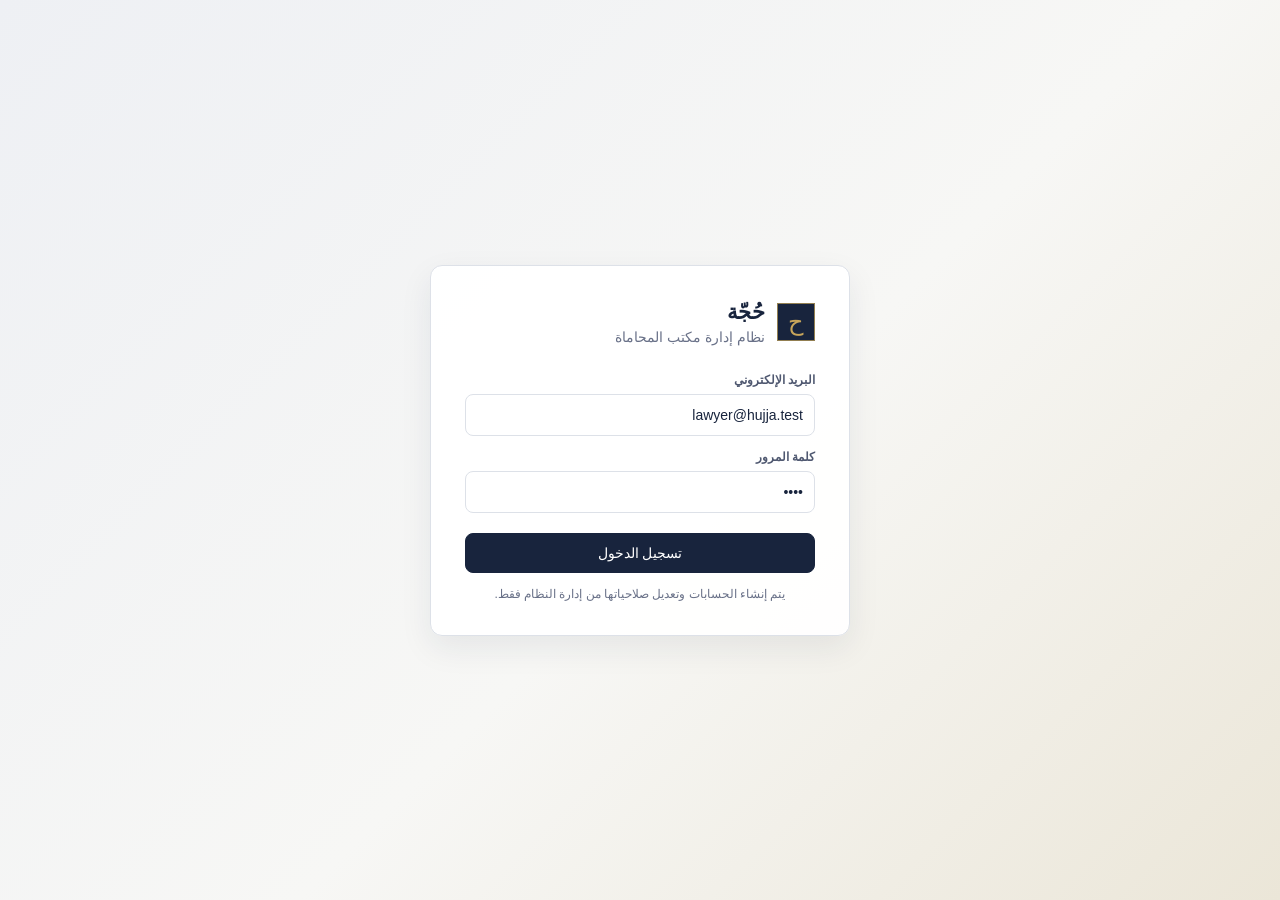
==== index.html @ 733b042e "Deploy Hujja prototype Co-authored-by: Copilot <223556219+Copilot@users.noreply.github.com>" ====
<!doctype html>
<html lang="ar" dir="rtl">
<head>
  <meta charset="utf-8">
  <meta name="viewport" content="width=device-width, initial-scale=1">
  <title>حُجّة — إدارة المكتب</title>
  <style>
    :root {
      --ink: #18243d;
      --ink-2: #263453;
      --paper: #f4f5f7;
      --white: #ffffff;
      --line: #dde1e8;
      --muted: #697188;
      --gold: #c7a55b;
      --gold-soft: #f6f0df;
      --green: #2f7d61;
      --green-soft: #eaf5ef;
      --red: #b84f50;
      --red-soft: #f9eded;
      --shadow: 0 12px 32px rgba(24, 36, 61, .08);
    }
    * { box-sizing: border-box; }
    body {
      margin: 0;
      min-width: 320px;
      background: var(--paper);
      color: var(--ink);
      font-family: "Segoe UI", Tahoma, Arial, sans-serif;
      font-size: 14px;
    }
    button, input, select, textarea { font: inherit; }
    button { cursor: pointer; }
    .shell { min-height: 100vh; display: grid; grid-template-columns: 224px minmax(0, 1fr); }
    .sidebar {
      position: sticky; top: 0; height: 100vh;
      background: var(--ink); color: #fff;
      display: flex; flex-direction: column; padding: 24px 16px 16px;
      z-index: 20;
    }
    .brand { display: flex; align-items: center; gap: 10px; padding: 0 8px 24px; }
    .brand-mark {
      width: 38px; height: 38px; border: 1px solid rgba(199,165,91,.7);
      display: grid; place-items: center; color: var(--gold); font-family: Georgia, serif;
      font-size: 24px;
    }
    .brand strong { display: block; font-family: Georgia, "Times New Roman", serif; font-size: 21px; }
    .brand small { color: #adb5c7; }
    .nav { display: grid; gap: 5px; }
    .nav button {
      width: 100%; border: 0; background: transparent; color: #cbd1df;
      border-radius: 8px; min-height: 43px; padding: 8px 12px;
      display: flex; align-items: center; gap: 10px; text-align: right;
    }
    .nav button svg { width: 18px; height: 18px; flex: 0 0 auto; }
    .nav button:hover, .nav button.active { background: var(--ink-2); color: #fff; }
    .nav button.active { box-shadow: inset 3px 0 var(--gold); }
    .user-card {
      margin-top: auto; border-top: 1px solid rgba(255,255,255,.09);
      padding: 16px 8px 4px;
    }
    .user-card strong, .user-card small { display: block; overflow: hidden; text-overflow: ellipsis; }
    .user-card small { color: #adb5c7; margin: 3px 0 10px; }
    .logout { border: 0; background: transparent; color: #d8ddea; padding: 4px 0; }
    .main { min-width: 0; }
    .topbar {
      height: 72px; background: var(--white); border-bottom: 1px solid var(--line);
      display: flex; align-items: center; gap: 14px; padding: 0 32px;
      position: sticky; top: 0; z-index: 10;
    }
    .search-wrap { position: relative; flex: 1; max-width: 620px; }
    .search-wrap svg { position: absolute; right: 14px; top: 12px; width: 18px; color: var(--muted); }
    .search-wrap input {
      width: 100%; height: 42px; border: 1px solid var(--line); border-radius: 8px;
      background: #fafbfc; padding: 8px 42px 8px 14px; outline: none;
    }
    .search-wrap input:focus { border-color: #9da7bb; background: #fff; box-shadow: 0 0 0 3px rgba(38,52,83,.07); }
    .top-actions { margin-right: auto; display: flex; gap: 8px; align-items: center; }
    .icon-btn {
      width: 40px; height: 40px; border: 1px solid var(--line); border-radius: 8px;
      background: #fff; color: var(--ink);
    }
    .content { padding: 28px 32px 44px; max-width: 1500px; }
    .page-head { display: flex; align-items: flex-start; justify-content: space-between; gap: 16px; margin-bottom: 22px; }
    .page-head h1 { margin: 0; font-family: Georgia, "Times New Roman", serif; font-size: 30px; line-height: 1.2; }
    .page-head p { margin: 6px 0 0; color: var(--muted); }
    .grid { display: grid; grid-template-columns: repeat(12, minmax(0,1fr)); gap: 16px; }
    .card {
      background: var(--white); border: 1px solid var(--line); border-radius: 10px;
      box-shadow: 0 2px 10px rgba(24,36,61,.025);
    }
    .card-pad { padding: 20px; }
    .span-3 { grid-column: span 3; }
    .span-4 { grid-column: span 4; }
    .span-5 { grid-column: span 5; }
    .span-6 { grid-column: span 6; }
    .span-7 { grid-column: span 7; }
    .span-8 { grid-column: span 8; }
    .span-12 { grid-column: span 12; }
    .metric { min-height: 132px; display: flex; flex-direction: column; justify-content: space-between; }
    .metric-label { color: var(--muted); display: flex; justify-content: space-between; align-items: center; }
    .metric-value { font-family: Georgia, "Times New Roman", serif; font-size: 34px; margin-top: 12px; }
    .metric-note { color: var(--muted); font-size: 12px; }
    .card-title { display: flex; align-items: center; justify-content: space-between; margin-bottom: 16px; }
    .card-title h2 { margin: 0; font-size: 16px; }
    .text-btn { border: 0; background: transparent; color: var(--ink-2); font-weight: 700; }
    .btn {
      min-height: 40px; border: 1px solid var(--line); border-radius: 8px;
      background: #fff; color: var(--ink); padding: 8px 14px;
    }
    .btn.primary { border-color: var(--ink); background: var(--ink); color: #fff; }
    .btn.gold { border-color: var(--gold); background: var(--gold-soft); color: #72591f; }
    .btn.danger { border-color: #e6bebe; color: var(--red); }
    .table-wrap { overflow-x: auto; }
    table { width: 100%; border-collapse: collapse; }
    th {
      color: var(--muted); font-size: 12px; font-weight: 700;
      background: #fafbfc; border-bottom: 1px solid var(--line); padding: 11px 12px;
      text-align: right; white-space: nowrap;
    }
    td { border-bottom: 1px solid #edf0f4; padding: 13px 12px; text-align: right; }
    tbody tr:last-child td { border-bottom: 0; }
    tbody tr:hover { background: #fafbfc; }
    .badge {
      display: inline-flex; align-items: center; min-height: 24px; border-radius: 999px;
      padding: 3px 9px; background: #eef1f5; color: #596176; font-size: 12px;
    }
    .badge.open, .badge.paid { background: var(--green-soft); color: var(--green); }
    .badge.pending, .badge.draft { background: var(--gold-soft); color: #806420; }
    .badge.closed, .badge.overdue { background: var(--red-soft); color: var(--red); }
    .form-grid { display: grid; grid-template-columns: repeat(2, minmax(0,1fr)); gap: 14px; }
    .field { display: grid; gap: 7px; }
    .field.full { grid-column: 1/-1; }
    .field label { color: #4f5870; font-size: 12px; font-weight: 700; }
    .field input, .field select, .field textarea {
      width: 100%; min-height: 42px; border: 1px solid var(--line); border-radius: 8px;
      background: #fff; color: var(--ink); padding: 9px 11px; outline: none;
    }
    .field textarea { min-height: 90px; resize: vertical; }
    .field input:focus, .field select:focus, .field textarea:focus {
      border-color: #98a3b8; box-shadow: 0 0 0 3px rgba(38,52,83,.07);
    }
    .form-actions { display: flex; justify-content: flex-end; gap: 8px; margin-top: 16px; }
    .empty { padding: 34px 16px; text-align: center; color: var(--muted); }
    .kanban { display:grid; grid-template-columns:repeat(3,minmax(220px,1fr)); gap:14px; }
    .kanban-col { background:#eef1f5; border-radius:10px; padding:12px; min-height:220px; }
    .kanban-col h3 { margin:0 0 10px; font-size:14px; }
    .task-card { background:#fff;border:1px solid var(--line);border-radius:8px;padding:12px;margin-bottom:8px; }
    .task-card strong { display:block;margin-bottom:5px; }
    .task-card small { color:var(--muted); }
    .otp-code { direction:ltr;text-align:center;font-family:Georgia,serif;font-size:34px;letter-spacing:.12em;color:var(--ink); }
    .search-results {
      display: none; position: absolute; top: 48px; right: 0; left: 0;
      background: #fff; border: 1px solid var(--line); border-radius: 10px;
      box-shadow: var(--shadow); max-height: 420px; overflow: auto; z-index: 30;
    }
    .search-results.show { display: block; }
    .result { width: 100%; border: 0; border-bottom: 1px solid #edf0f4; background: #fff; padding: 12px 14px; text-align: right; }
    .result:last-child { border-bottom: 0; }
    .result:hover { background: #f8f9fb; }
    .result strong { display: block; }
    .result small { color: var(--muted); }
    .login-page {
      min-height: 100vh; display: grid; place-items: center;
      background: linear-gradient(135deg, #eef0f4 0%, #f7f7f5 55%, #ebe6d8 100%);
      padding: 20px;
    }
    .login-card { width: min(420px, 100%); border: 1px solid var(--line); background: rgba(255,255,255,.96); border-radius: 12px; box-shadow: var(--shadow); padding: 34px; }
    .login-brand { display: flex; align-items: center; gap: 12px; margin-bottom: 28px; }
    .login-brand .brand-mark { background: var(--ink); }
    .login-brand h1 { margin: 0; font-family: Georgia, "Times New Roman", serif; }
    .login-brand p { margin: 4px 0 0; color: var(--muted); }
    .login-card .field { margin-top: 14px; }
    .login-card .btn { width: 100%; margin-top: 20px; }
    .login-hint { margin-top: 14px; color: var(--muted); font-size: 12px; text-align: center; }
    .toast {
      position: fixed; left: 24px; bottom: 24px; z-index: 50;
      background: var(--ink); color: #fff; border-right: 4px solid var(--gold);
      border-radius: 8px; padding: 12px 16px; box-shadow: var(--shadow);
      opacity: 0; transform: translateY(8px); transition: .18s ease;
    }
    .toast.show { opacity: 1; transform: translateY(0); }
    .mobile-menu { display: none; }
    @media (max-width: 980px) {
      .shell { grid-template-columns: 76px minmax(0,1fr); }
      .sidebar { padding-inline: 10px; }
      .brand { justify-content: center; padding-inline: 0; }
      .brand-text, .nav button span, .user-card small, .user-card strong { display: none; }
      .nav button { justify-content: center; padding-inline: 0; }
      .user-card { text-align: center; }
      .logout { font-size: 0; }
      .logout::before { content: "خروج"; font-size: 12px; }
      .span-3, .span-4, .span-5 { grid-column: span 6; }
    }
    @media (max-width: 680px) {
      .shell { display: block; }
      .sidebar {
        position: fixed; right: 0; left: 0; top: auto; bottom: 0; height: 64px;
        width: 100%; padding: 6px 8px; border-top: 1px solid rgba(255,255,255,.1);
      }
      .brand, .user-card { display: none; }
      .nav { display: flex; justify-content: space-around; }
      .nav button { flex: 1; min-height: 52px; }
      .nav button.active { box-shadow: inset 0 -3px var(--gold); }
      .topbar { height: 64px; padding: 0 16px; }
      .content { padding: 20px 16px 82px; }
      .span-3, .span-4, .span-5, .span-6, .span-7, .span-8 { grid-column: span 12; }
      .page-head h1 { font-size: 26px; }
      .form-grid { grid-template-columns: 1fr; }
      .top-actions { display: none; }
    }
  </style>
</head>
<body>
  <div id="app"></div>
  <script>
    const $ = (s, root=document) => root.querySelector(s);
    const esc = s => String(s ?? "").replace(/[&<>"']/g, c => ({'&':'&amp;','<':'&lt;','>':'&gt;','"':'&quot;',"'":'&#39;'}[c]));
    const normalize = s => String(s || "").toLowerCase()
      .replace(/[أإآ]/g,"ا").replace(/ى/g,"ي").replace(/ة/g,"ه")
      .replace(/[\u064B-\u065F]/g,"").replace(/[٠-٩]/g, d=>"٠١٢٣٤٥٦٧٨٩".indexOf(d))
      .replace(/\s+/g," ").trim();
    const hash = (text, salt) => { let h=5381; for(const c of (salt+text)) h=((h*33)^c.charCodeAt(0))>>>0; return h.toString(16); };
    const money = n => new Intl.NumberFormat("ar-EG", {maximumFractionDigits:0}).format(Number(n)||0)+" ج.م";
    const now = () => new Date().toISOString();
    const dateTime = s => s ? new Date(s).toLocaleDateString("ar-EG") : "—";

    const seed = () => ({
      users: [
        {email:"admin@hujja.test", password:hash("1234","a"), salt:"a", role:"admin", name:"إدارة المكتب", rate:500},
        {email:"lawyer@hujja.test", password:hash("1234","b"), salt:"b", role:"lawyer", name:"المحامي المسؤول", rate:300},
        {email:"secretary@hujja.test", password:hash("1234","c"), salt:"c", role:"secretary", name:"سكرتارية المكتب", rate:100}
      ],
      clients: [
        {id:"C1", name:"محمد علي حسن", phone:"01000000000", email:"", nationalId:"29801011234567"},
        {id:"C2", name:"سارة أحمد محمود", phone:"01111111111", email:"sara@example.com", nationalId:""}
      ],
      matters: [
        {id:"M-2026-001", title:"نزاع عقد إيجار", client:"C1", status:"open", date:"2026-11-10", team:["lawyer@hujja.test"], note:"موعد جلسة قريب"},
        {id:"M-2026-002", title:"مطالبة تعويض", client:"C2", status:"pending", date:"2026-11-18", team:["lawyer@hujja.test","secretary@hujja.test"], note:"بانتظار المستندات"}
      ],
      invoices: [
        {id:"INV-001", client:"C1", matter:"M-2026-001", date:"2026-11-12", due:"2026-11-30", amount:12500, status:"paid"},
        {id:"INV-002", client:"C2", matter:"M-2026-002", date:"2026-11-20", due:"2026-12-05", amount:7800, status:"pending"}
      ],
      events: [
        {id:"E1", type:"جلسة", matter:"M-2026-001", lawyer:"lawyer@hujja.test", room:"قاعة 4", start:"2026-11-23T10:00", end:"2026-11-23T11:00"},
        {id:"E2", type:"موعد تسليم", matter:"M-2026-002", lawyer:"lawyer@hujja.test", room:"المكتب", start:"2026-11-25T12:00", end:"2026-11-25T12:30"}
      ],
      tasks: [
        {id:"T1", title:"تجهيز مذكرة الرد", matter:"M-2026-001", assigned:"lawyer@hujja.test", due:"2026-11-24", status:"todo"},
        {id:"T2", title:"إرسال المستندات للعميل", matter:"M-2026-002", assigned:"secretary@hujja.test", due:"2026-11-22", status:"doing"},
        {id:"T3", title:"تحضير عقد الأتعاب", matter:"M-2026-001", assigned:"secretary@hujja.test", due:"2026-11-20", status:"done"}
      ],
      timeEntries: [
        {id:"TE1", matter:"M-2026-001", user:"lawyer@hujja.test", minutes:90, billable:true, invoiced:false, rate:300},
        {id:"TE2", matter:"M-2026-002", user:"lawyer@hujja.test", minutes:45, billable:false, invoiced:false, rate:300}
      ],
      expenses: [
        {id:"X1", matter:"M-2026-001", description:"مصاريف تصوير مستندات", amount:350, invoiced:false}
      ],
      funds: [
        {id:"F1", client:"C1", type:"deposit", amount:15000, date:"2026-11-10"},
        {id:"F2", client:"C1", type:"withdraw", amount:12500, date:"2026-11-12"}
      ],
      documents: [
        {id:"D1", matter:"M-2026-001", name:"عقد الإيجار.pdf", versions:2, status:"جاهز", confidence:"مرتفع"},
        {id:"D2", matter:"M-2026-002", name:"مخالصة المستندات.docx", versions:1, status:"قيد المراجعة", confidence:"متوسط"}
      ],
      reviews: [
        {id:"R1", title:"اعتماد صيغة التوكيل", matter:"M-2026-001", body:"تم إعداد التوكيل الخاص بالقضية للمراجعة الاعتماد.", status:"pending", priority:"عاجل"},
        {id:"R2", title:"مراجعة مذكرة الرد", matter:"M-2026-002", body:"يرجى مراجعة المذكرة قبل اعتمادها وإرسالها.", status:"approved", priority:"عادي"}
      ],
      audit: [{time:now(), user:"system", action:"تم إنشاء نسخة تجريبية"}]
    });

    let db;
    try { db = JSON.parse(localStorage.getItem("hujja-v2")); } catch (_) {}
    db = db || seed();
    if(db) {
      const base=seed();
      Object.entries(base).forEach(([key,value])=>{ if(!db[key]) db[key]=value; });
      db.users.forEach(u=>{
        if(u.role==="assistant") u.role="secretary";
      });
    }
    const save = () => localStorage.setItem("hujja-v2", JSON.stringify(db));
    const state = {user:null, pendingUser:null, otp:"", page:"dashboard", search:""};

    function audit(action) {
      db.audit.unshift({time:now(), user:state.user?.email || "system", action});
      save();
    }
    function toast(message) {
      let el = $(".toast");
      if (!el) { el=document.createElement("div"); el.className="toast"; document.body.append(el); }
      el.textContent=message; el.classList.add("show");
      clearTimeout(el._timer); el._timer=setTimeout(()=>el.classList.remove("show"),2600);
    }
    const clientName = id => db.clients.find(x=>x.id===id)?.name || "—";
    const badge = (text, cls) => `<span class="badge ${cls||""}">${esc(text)}</span>`;

    function loginView() {
      if(state.pendingUser) {
        document.getElementById("app").innerHTML = `
          <main class="login-page"><section class="login-card">
            <div class="login-brand"><div class="brand-mark">ح</div><div><h1>التحقق بخطوتين</h1><p>تم إرسال رمز تجريبي إلى حسابك</p></div></div>
            <div class="otp-code">${esc(state.otp)}</div>
            <form id="otp-form">
              <div class="field"><label for="otp">رمز التحقق</label><input id="otp" inputmode="numeric" maxlength="6" required></div>
              <button class="btn primary" type="submit">تأكيد ودخول</button>
            </form>
            <button class="text-btn" style="width:100%;margin-top:12px" onclick="cancelOtp()">العودة لتسجيل الدخول</button>
          </section></main>`;
        $("#otp-form").addEventListener("submit", e=>{
          e.preventDefault();
          if($("#otp").value.trim()!==state.otp) return toast("رمز التحقق غير صحيح");
          state.user=state.pendingUser;
          state.pendingUser=null;
          state.page="dashboard";
          audit("تسجيل دخول موثق برمز التحقق");
          render();
        });
        return;
      }
      document.getElementById("app").innerHTML = `
        <main class="login-page">
          <section class="login-card">
            <div class="login-brand">
              <div class="brand-mark">ح</div>
              <div><h1>حُجّة</h1><p>نظام إدارة مكتب المحاماة</p></div>
            </div>
            <form id="login-form">
              <div class="field"><label for="email">البريد الإلكتروني</label><input id="email" value="lawyer@hujja.test" autocomplete="username"></div>
              <div class="field"><label for="password">كلمة المرور</label><input id="password" type="password" value="1234" autocomplete="current-password"></div>
              <button class="btn primary" type="submit">تسجيل الدخول</button>
            </form>
            <div class="login-hint">يتم إنشاء الحسابات وتعديل صلاحياتها من إدارة النظام فقط.</div>
          </section>
        </main>`;
      $("#login-form").addEventListener("submit", e => {
        e.preventDefault();
        const email=$("#email").value.trim().toLowerCase();
        const password=$("#password").value;
        const user=db.users.find(u=>u.email===email);
        if(!user || user.password!==hash(password,user.salt)) { toast("البريد الإلكتروني أو كلمة المرور غير صحيحة"); return; }
        state.pendingUser=user;
        state.otp=String(Math.floor(100000+Math.random()*900000));
        render();
      });
    }
    function cancelOtp(){ state.pendingUser=null; state.otp=""; render(); }

    const icons = {
      dashboard:`<svg viewBox="0 0 24 24" fill="none" stroke="currentColor"><rect x="3" y="3" width="7" height="7" rx="1"/><rect x="14" y="3" width="7" height="7" rx="1"/><rect x="3" y="14" width="7" height="7" rx="1"/><rect x="14" y="14" width="7" height="7" rx="1"/></svg>`,
      cases:`<svg viewBox="0 0 24 24" fill="none" stroke="currentColor"><path d="M3 7h18v12H3zM8 7V4h8v3M3 12h18"/></svg>`,
      clients:`<svg viewBox="0 0 24 24" fill="none" stroke="currentColor"><circle cx="9" cy="8" r="4"/><path d="M3 21c0-4 2.7-7 6-7s6 3 6 7M17 8h4M19 6v4"/></svg>`,
      invoices:`<svg viewBox="0 0 24 24" fill="none" stroke="currentColor"><path d="M6 2h12v20l-3-2-3 2-3-2-3 2z"/><path d="M9 7h6M9 11h6M9 15h4"/></svg>`,
      users:`<svg viewBox="0 0 24 24" fill="none" stroke="currentColor"><circle cx="9" cy="8" r="4"/><path d="M2 21c0-4 3-7 7-7s7 3 7 7M16 4c3 0 5 2 5 5"/><path d="M17 12c3 0 5 2 5 5"/></svg>`,
      calendar:`<svg viewBox="0 0 24 24" fill="none" stroke="currentColor"><rect x="3" y="5" width="18" height="16" rx="2"/><path d="M8 3v4M16 3v4M3 10h18"/></svg>`,
      tasks:`<svg viewBox="0 0 24 24" fill="none" stroke="currentColor"><path d="M9 11l2 2 4-5M5 3h14v18H5z"/></svg>`,
      time:`<svg viewBox="0 0 24 24" fill="none" stroke="currentColor"><circle cx="12" cy="12" r="9"/><path d="M12 7v5l4 2"/></svg>`,
      funds:`<svg viewBox="0 0 24 24" fill="none" stroke="currentColor"><rect x="3" y="6" width="18" height="13" rx="2"/><circle cx="12" cy="12" r="3"/><path d="M7 9V6h10v3"/></svg>`,
      docs:`<svg viewBox="0 0 24 24" fill="none" stroke="currentColor"><path d="M5 3h10l4 4v14H5z"/><path d="M15 3v5h5M8 12h8M8 16h8"/></svg>`,
      review:`<svg viewBox="0 0 24 24" fill="none" stroke="currentColor"><circle cx="12" cy="12" r="9"/><path d="M8 12l3 3 5-6"/></svg>`,
      audit:`<svg viewBox="0 0 24 24" fill="none" stroke="currentColor"><circle cx="12" cy="12" r="9"/><path d="M12 7v5l3 2"/></svg>`
    };
    const roleNav = {
      admin: [
        ["dashboard","نظرة عامة"],["cases","القضايا"],["clients","العملاء"],["calendar","التقويم"],
        ["tasks","المهام"],["time","الوقت والمصروفات"],["invoices","الفواتير"],["funds","أموال العملاء"],
        ["docs","المستندات"],["review","المراجعة"],["users","المستخدمون"],["audit","سجل النشاط"]
      ],
      lawyer: [
        ["dashboard","نظرة عامة"],["cases","القضايا"],["calendar","التقويم"],["tasks","مهامي"],
        ["time","الوقت والمصروفات"],["docs","المستندات"],["review","المراجعة"],["audit","سجل النشاط"]
      ],
      secretary: [
        ["dashboard","نظرة عامة"],["clients","العملاء"],["cases","القضايا"],["calendar","التقويم"],
        ["tasks","المهام"],["invoices","الفواتير"],["docs","المستندات"],["audit","سجل النشاط"]
      ]
    };

    function dashboard() {
      const openCases=db.matters.filter(x=>x.status==="open").length;
      const overdue=db.invoices.filter(x=>x.status==="overdue").length;
      const pending=db.invoices.filter(x=>x.status==="pending").reduce((n,x)=>n+x.amount,0);
      const roleTitle=state.user.role==="admin"?"نظرة عامة — إدارة المكتب":state.user.role==="lawyer"?"نظرة عامة — المحامي المسؤول":"نظرة عامة — السكرتارية";
      return `
        <div class="page-head"><div><h1>${roleTitle}</h1><p>ملخص أعمال مكتبك اليوم.</p></div>${state.user.role==="lawyer"?"":`<button class="btn primary" onclick="setPage('invoices')">إنشاء فاتورة</button>`}</div>
        <section class="grid">
          <div class="card card-pad span-3 metric"><div class="metric-label"><span>القضايا النشطة</span><span>●</span></div><div><div class="metric-value">${openCases}</div><div class="metric-note">قضية مفتوحة</div></div></div>
          <div class="card card-pad span-3 metric"><div class="metric-label"><span>العملاء المسجلون</span><span>●</span></div><div><div class="metric-value">${db.clients.length}</div><div class="metric-note">${db.clients.length} ملف عميل</div></div></div>
          <div class="card card-pad span-3 metric"><div class="metric-label"><span>فواتير معلقة</span><span>●</span></div><div><div class="metric-value">${money(pending)}</div><div class="metric-note">${db.invoices.filter(x=>x.status==="pending").length} فاتورة تحتاج متابعة</div></div></div>
          <div class="card card-pad span-3 metric"><div class="metric-label"><span>فواتير متأخرة</span><span>●</span></div><div><div class="metric-value">${overdue}</div><div class="metric-note">${overdue ? "تحتاج مراجعة عاجلة" : "لا توجد متأخرات"}</div></div></div>

          <div class="card span-8">
            <div class="card-pad card-title"><h2>أحدث القضايا</h2><button class="text-btn" onclick="setPage('cases')">عرض الكل</button></div>
            <div class="table-wrap"><table><thead><tr><th>رقم القضية</th><th>الموضوع</th><th>العميل</th><th>الحالة</th></tr></thead>
            <tbody>${db.matters.slice().reverse().slice(0,5).map(m=>`<tr><td>${esc(m.id)}</td><td>${esc(m.title)}</td><td>${esc(clientName(m.client))}</td><td>${badge(m.status==="open"?"مفتوحة":m.status==="pending"?"قيد المتابعة":"مغلقة",m.status)}</td></tr>`).join("") || `<tr><td colspan="4"><div class="empty">لا توجد قضايا بعد</div></td></tr>`}</tbody></table></div>
          </div>
          <div class="card card-pad span-4">
            <div class="card-title"><h2>الفواتير الأخيرة</h2><button class="text-btn" onclick="setPage('invoices')">عرض الكل</button></div>
            ${db.invoices.slice().reverse().slice(0,4).map(i=>`<div style="display:flex;justify-content:space-between;border-bottom:1px solid #edf0f4;padding:12px 0"><div><strong>${esc(i.id)}</strong><br><small style="color:var(--muted)">${esc(clientName(i.client))}</small></div><div style="text-align:left">${money(i.amount)}<br>${badge(i.status==="paid"?"مدفوعة":i.status==="pending"?"معلقة":"متأخرة",i.status)}</div></div>`).join("") || `<div class="empty">لا توجد فواتير</div>`}
          </div>
        </section>`;
    }

    function cases() {
      return `
        <div class="page-head"><div><h1>القضايا</h1><p>تابع تفاصيل وملفات القضايا التابعة للمكتب.</p></div><button class="btn primary" onclick="openModal('matter')">قضية جديدة</button></div>
        <div class="card"><div class="table-wrap"><table><thead><tr><th>رقم القضية</th><th>الموضوع</th><th>العميل</th><th>تاريخ الفتح</th><th>الحالة</th></tr></thead>
        <tbody>${db.matters.map(m=>`<tr><td><strong>${esc(m.id)}</strong></td><td>${esc(m.title)}</td><td>${esc(clientName(m.client))}</td><td>${dateTime(m.date)}</td><td>${badge(m.status==="open"?"مفتوحة":m.status==="pending"?"قيد المتابعة":"مغلقة",m.status)}</td></tr>`).join("")}</tbody></table></div></div>`;
    }

    function clients() {
      return `
        <div class="page-head"><div><h1>العملاء</h1><p>ملفات العملاء وبيانات التواصل الخاصة بهم.</p></div><button class="btn primary" onclick="openModal('client')">عميل جديد</button></div>
        <div class="card"><div class="table-wrap"><table><thead><tr><th>الاسم</th><th>رقم الهاتف</th><th>البريد الإلكتروني</th><th>الرقم القومي</th><th>القضايا</th></tr></thead>
        <tbody>${db.clients.map(c=>`<tr><td><strong>${esc(c.name)}</strong></td><td>${esc(c.phone||"—")}</td><td>${esc(c.email||"—")}</td><td>${esc(c.nationalId||"—")}</td><td>${db.matters.filter(m=>m.client===c.id).length}</td></tr>`).join("")}</tbody></table></div></div>`;
    }

    function invoices() {
      return `
        <div class="page-head"><div><h1>الفواتير</h1><p>إنشاء ومتابعة فواتير العملاء.</p></div><button class="btn primary" onclick="openModal('invoice')">إنشاء فاتورة</button></div>
        <div class="card"><div class="table-wrap"><table><thead><tr><th>رقم الفاتورة</th><th>العميل</th><th>القضية</th><th>التاريخ</th><th>المبلغ</th><th>الحالة</th></tr></thead>
        <tbody>${db.invoices.slice().reverse().map(i=>`<tr><td><strong>${esc(i.id)}</strong></td><td>${esc(clientName(i.client))}</td><td>${esc(i.matter)}</td><td>${dateTime(i.date)}</td><td>${money(i.amount)}</td><td>${badge(i.status==="paid"?"مدفوعة":i.status==="pending"?"معلقة":"متأخرة",i.status)}</td></tr>`).join("")}</tbody></table></div></div>`;
    }

    function usersPage() {
      if(state.user.role!=="admin") return `<div class="empty">هذه الصفحة متاحة لإدارة المكتب فقط.</div>`;
      return `
        <div class="page-head"><div><h1>المستخدمون</h1><p>إضافة ومراجعة حسابات فريق المكتب. التسجيل الذاتي متوقف.</p></div><button class="btn primary" onclick="openModal('user')">إضافة مستخدم</button></div>
        <div class="card"><div class="table-wrap"><table><thead><tr><th>الاسم</th><th>البريد الإلكتروني</th><th>الدور</th><th>السعر بالساعة</th></tr></thead>
        <tbody>${db.users.map(u=>`<tr><td><strong>${esc(u.name)}</strong></td><td>${esc(u.email)}</td><td>${u.role==="admin"?"مدير المكتب":u.role==="lawyer"?"محامي":"سكرتارية"}</td><td>${money(u.rate)}</td></tr>`).join("")}</tbody></table></div></div>`;
    }

    function auditPage() {
      return `
        <div class="page-head"><div><h1>سجل النشاط</h1><p>آخر العمليات التي تمت داخل النظام.</p></div></div>
        <div class="card"><div class="table-wrap"><table><thead><tr><th>التوقيت</th><th>المستخدم</th><th>العملية</th></tr></thead>
        <tbody>${db.audit.map(a=>`<tr><td>${new Date(a.time).toLocaleString("ar-EG")}</td><td>${esc(a.user)}</td><td>${esc(a.action)}</td></tr>`).join("")}</tbody></table></div></div>`;
    }

    function calendarPage() {
      const events=db.events.slice().sort((a,b)=>a.start.localeCompare(b.start));
      return `
        <div class="page-head"><div><h1>التقويم</h1><p>الجلسات والمواعيد النهائية المتاحة للفريق.</p></div></div>
        <div class="card card-pad span-12">
          <div class="form-grid">
            <div class="field"><label>نوع الموعد</label><select id="event-type"><option>جلسة</option><option>موعد تسليم</option><option>اجتماع</option></select></div>
            <div class="field"><label>القضية</label><select id="event-matter">${db.matters.map(m=>`<option value="${m.id}">${esc(m.id)} — ${esc(m.title)}</option>`).join("")}</select></div>
            <div class="field"><label>القاعة أو المكان</label><input id="event-room" placeholder="قاعة 4"></div>
            <div class="field"><label>بداية الموعد</label><input id="event-start" type="datetime-local"></div>
            <div class="field full"><button class="btn primary" onclick="addEvent()">إضافة إلى التقويم</button></div>
          </div>
        </div>
        <div class="card"><div class="table-wrap"><table><thead><tr><th>النوع</th><th>القضية</th><th>المكان</th><th>المحامي</th><th>الموعد</th></tr></thead>
        <tbody>${events.map(e=>`<tr><td>${esc(e.type)}</td><td>${esc(e.matter)}</td><td>${esc(e.room)}</td><td>${esc(db.users.find(u=>u.email===e.lawyer)?.name||e.lawyer)}</td><td>${new Date(e.start).toLocaleString("ar-EG")}</td></tr>`).join("")}</tbody></table></div></div>`;
    }
    function addEvent(){
      const start=$("#event-start")?.value;
      if(!start) return toast("اختر وقت بدء الموعد");
      db.events.push({id:"E"+(db.events.length+1),type:$("#event-type").value,matter:$("#event-matter").value,lawyer:state.user.email,room:$("#event-room").value||"المكتب",start,end:start});
      audit("إضافة موعد في التقويم");
      save(); setPage("calendar"); toast("تم إضافة الموعد");
    }

    function tasksPage(){
      const visible=state.user.role==="lawyer" ? db.tasks.filter(t=>t.assigned===state.user.email) : db.tasks;
      const columns=[["todo","قائمة الانتظار"],["doing","قيد التنفيذ"],["done","مكتملة"]];
      return `
        <div class="page-head"><div><h1>${state.user.role==="lawyer"?"مهامي":"المهام"}</h1><p>تنظيم العمل ومتابعة المسؤوليات اليومية.</p></div></div>
        <div class="card card-pad">
          <div class="form-grid">
            <div class="field"><label>عنوان المهمة</label><input id="task-title" placeholder="مثال: تجهيز مذكرة"></div>
            <div class="field"><label>القضية</label><select id="task-matter">${db.matters.map(m=>`<option value="${m.id}">${esc(m.id)} — ${esc(m.title)}</option>`).join("")}</select></div>
            <div class="field"><label>المكلف</label><select id="task-assigned">${db.users.map(u=>`<option value="${u.email}">${esc(u.name)}</option>`).join("")}</select></div>
            <div class="field"><label>تاريخ الاستحقاق</label><input id="task-due" type="date"></div>
            <div class="field full"><button class="btn primary" onclick="addTask()">تكليف المهمة</button></div>
          </div>
        </div>
        <div class="kanban">${columns.map(([status,label])=>`<div class="kanban-col"><h3>${label}</h3>${visible.filter(t=>t.status===status).map(t=>`<div class="task-card"><strong>${esc(t.title)}</strong><small>${esc(t.matter)} — ${esc(db.users.find(u=>u.email===t.assigned)?.name||t.assigned)}</small><div style="margin-top:10px"><button class="text-btn" onclick="moveTask('${t.id}',-1)">السابق</button> <button class="text-btn" onclick="moveTask('${t.id}',1)">التالي</button></div></div>`).join("")||`<div class="empty">لا توجد مهام</div>`}</div>`).join("")}</div>`;
    }
    function addTask(){
      const title=$("#task-title")?.value.trim();
      if(!title) return toast("أدخل عنوان المهمة");
      db.tasks.push({id:"T"+(db.tasks.length+1),title,matter:$("#task-matter").value,assigned:$("#task-assigned").value,due:$("#task-due").value,status:"todo"});
      audit("تكليف مهمة: "+title);
      save(); setPage("tasks"); toast("تم تكليف المهمة");
    }
    function moveTask(id,delta){
      const task=db.tasks.find(t=>t.id===id);
      if(!task) return;
      const states=["todo","doing","done"];
      task.status=states[Math.max(0,Math.min(2,states.indexOf(task.status)+delta))];
      audit("تغيير حالة مهمة: "+task.title);
      save(); setPage("tasks");
    }

    function timePage(){
      const entries=db.timeEntries.map(t=>({...t,userName:db.users.find(u=>u.email===t.user)?.name||t.user}));
      const totalMinutes=entries.reduce((n,t)=>n+t.minutes,0);
      const billable=entries.filter(t=>t.billable).reduce((n,t)=>n+t.minutes/60*t.rate,0);
      return `
        <div class="page-head"><div><h1>الوقت والمصروفات</h1><p>تتبع الساعات القابلة للفوترة ومصاريف القضايا.</p></div></div>
        <section class="grid">
          <div class="card card-pad span-4 metric"><div class="metric-label">إجمالي الساعات</div><div class="metric-value">${(totalMinutes/60).toFixed(1)}</div></div>
          <div class="card card-pad span-4 metric"><div class="metric-label">قابل للفوترة</div><div class="metric-value">${money(billable)}</div></div>
          <div class="card card-pad span-4 metric"><div class="metric-label">مصروفات مسجلة</div><div class="metric-value">${money(db.expenses.reduce((n,x)=>n+x.amount,0))}</div></div>
        </section>
        <div class="card"><div class="table-wrap"><table><thead><tr><th>القضية</th><th>المستخدم</th><th>الدقائق</th><th>القيمة</th><th>الفوترة</th></tr></thead>
        <tbody>${entries.map(t=>`<tr><td>${esc(t.matter)}</td><td>${esc(t.userName)}</td><td>${t.minutes}</td><td>${money(t.minutes/60*t.rate)}</td><td>${t.billable?(t.invoiced?"مفوتر":"قابل للفوترة"):"غير قابل للفوترة"}</td></tr>`).join("")}</tbody></table></div></div>
        <div class="card card-pad" style="margin-top:16px"><h2 style="margin-top:0">إضافة مصروف</h2><div class="form-grid">
          <div class="field"><label>القضية</label><select id="expense-matter">${db.matters.map(m=>`<option value="${m.id}">${esc(m.id)} — ${esc(m.title)}</option>`).join("")}</select></div>
          <div class="field"><label>الوصف</label><input id="expense-description"></div>
          <div class="field"><label>المبلغ</label><input id="expense-amount" type="number" min="1"></div>
          <div class="field"><button class="btn primary" onclick="addExpense()">حفظ المصروف</button></div>
        </div></div>`;
    }
    function addExpense(){
      const amount=Number($("#expense-amount")?.value);
      if(!amount) return toast("أدخل مبلغ المصروف");
      db.expenses.push({id:"X"+(db.expenses.length+1),matter:$("#expense-matter").value,description:$("#expense-description").value||"مصروف قضية",amount,invoiced:false});
      audit("إضافة مصروف بقيمة "+amount);
      save(); setPage("time"); toast("تم حفظ المصروف");
    }

    function fundsPage(){
      const balance=c=>db.funds.filter(f=>f.client===c).reduce((n,f)=>n+(f.type==="deposit"?f.amount:-f.amount),0);
      return `
        <div class="page-head"><div><h1>أموال العملاء</h1><p>سجل الإيداعات والسحوبات والتسوية.</p></div></div>
        <div class="card card-pad"><div class="form-grid">
          <div class="field"><label>العميل</label><select id="fund-client">${db.clients.map(c=>`<option value="${c.id}">${esc(c.name)}</option>`).join("")}</select></div>
          <div class="field"><label>المبلغ</label><input id="fund-amount" type="number" min="1"></div>
          <div class="field full"><button class="btn primary" onclick="fundMove('deposit')">إيداع</button> <button class="btn danger" onclick="fundMove('withdraw')">سحب</button></div>
        </div></div>
        <div class="card"><div class="table-wrap"><table><thead><tr><th>العميل</th><th>إجمالي الإيداعات</th><th>إجمالي السحوبات</th><th>الرصيد</th><th>الحالة</th></tr></thead>
        <tbody>${db.clients.map(c=>{const dep=db.funds.filter(f=>f.client===c.id&&f.type==="deposit").reduce((n,f)=>n+f.amount,0),wd=db.funds.filter(f=>f.client===c.id&&f.type==="withdraw").reduce((n,f)=>n+f.amount,0);return `<tr><td>${esc(c.name)}</td><td>${money(dep)}</td><td>${money(wd)}</td><td><strong>${money(balance(c.id))}</strong></td><td>${badge(balance(c.id)>=0?"مطابق":"تجاوز رصيد","open")}</td></tr>`}).join("")}</tbody></table></div></div>`;
    }
    function fundMove(type){
      const amount=Number($("#fund-amount")?.value),client=$("#fund-client")?.value;
      if(!amount) return toast("أدخل المبلغ");
      const balance=db.funds.filter(f=>f.client===client).reduce((n,f)=>n+(f.type==="deposit"?f.amount:-f.amount),0);
      if(type==="withdraw"&&amount>balance) return toast("السحب يتجاوز الرصيد المتاح");
      db.funds.push({id:"F"+(db.funds.length+1),client,type,amount,date:new Date().toISOString().slice(0,10)});
      audit((type==="deposit"?"إيداع":"سحب")+" لدى العميل "+clientName(client)+" بقيمة "+amount);
      save(); setPage("funds"); toast(type==="deposit"?"تم تسجيل الإيداع":"تم تسجيل السحب");
    }

    function docsPage(){
      return `
        <div class="page-head"><div><h1>المستندات</h1><p>أرشيف ملفات القضايا وإصداراتها وحالة المراجعة.</p></div></div>
        <div class="card card-pad"><div class="form-grid">
          <div class="field"><label>القضية</label><select id="doc-matter">${db.matters.map(m=>`<option value="${m.id}">${esc(m.id)} — ${esc(m.title)}</option>`).join("")}</select></div>
          <div class="field"><label>اسم المستند</label><input id="doc-name" placeholder="مثال: مذكرة الرد.pdf"></div>
          <div class="field full"><button class="btn primary" onclick="addDocument()">إضافة للمستندات</button></div>
        </div></div>
        <div class="card"><div class="table-wrap"><table><thead><tr><th>المستند</th><th>القضية</th><th>الإصدارات</th><th>الحالة</th><th>مستوى الثقة</th></tr></thead>
        <tbody>${db.documents.map(d=>`<tr><td><strong>${esc(d.name)}</strong></td><td>${esc(d.matter)}</td><td>${d.versions}</td><td>${esc(d.status)}</td><td>${esc(d.confidence)}</td></tr>`).join("")}</tbody></table></div></div>`;
    }
    function addDocument(){
      const name=$("#doc-name")?.value.trim();
      if(!name) return toast("أدخل اسم المستند");
      db.documents.push({id:"D"+(db.documents.length+1),matter:$("#doc-matter").value,name,versions:1,status:"جاهز",confidence:"مرتفع"});
      audit("إضافة مستند: "+name);
      save(); setPage("docs"); toast("تم إضافة المستند");
    }

    function reviewPage(){
      return `
        <div class="page-head"><div><h1>المراجعة الاعتمادية</h1><p>طلبات الاعتماد التي تحتاج قرارًا من المحامي أو الإدارة.</p></div></div>
        <div class="card"><div class="table-wrap"><table><thead><tr><th>الطلب</th><th>القضية</th><th>الأولوية</th><th>الحالة</th><th>الإجراء</th></tr></thead>
        <tbody>${db.reviews.map(r=>`<tr><td><strong>${esc(r.title)}</strong><br><small>${esc(r.body)}</small></td><td>${esc(r.matter)}</td><td>${esc(r.priority)}</td><td>${badge(r.status==="pending"?"بانتظار الاعتماد":"معتمد",r.status==="pending"?"pending":"open")}</td><td>${r.status==="pending"&&state.user.role!=="secretary"?`<button class="btn" onclick="reviewItem('${r.id}','approved')">اعتماد</button> <button class="btn danger" onclick="reviewItem('${r.id}','rejected')">رفض</button>`:"—"}</td></tr>`).join("")}</tbody></table></div></div>`;
    }
    function reviewItem(id,status){
      const item=db.reviews.find(r=>r.id===id);
      if(!item) return;
      item.status=status;
      audit((status==="approved"?"اعتماد":"رفض")+" طلب: "+item.title);
      save(); setPage("review"); toast(status==="approved"?"تم الاعتماد":"تم رفض الطلب");
    }

    function modalContent(type) {
      if(type==="client") return `<form id="modal-form"><div class="form-grid">
        <div class="field full"><label>اسم العميل</label><input name="name" required></div>
        <div class="field"><label>رقم الهاتف</label><input name="phone"></div>
        <div class="field"><label>البريد الإلكتروني</label><input name="email" type="email"></div>
        <div class="field full"><label>الرقم القومي / رقم الهوية</label><input name="nationalId"></div>
      </div><div class="form-actions"><button type="button" class="btn" onclick="closeModal()">إلغاء</button><button class="btn primary">حفظ العميل</button></div></form>`;
      if(type==="matter") return `<form id="modal-form"><div class="form-grid">
        <div class="field full"><label>عنوان القضية</label><input name="title" required></div>
        <div class="field full"><label>العميل</label><select name="client" required>${db.clients.map(c=>`<option value="${c.id}">${esc(c.name)}</option>`).join("")}</select></div>
        <div class="field"><label>الحالة</label><select name="status"><option value="open">مفتوحة</option><option value="pending">قيد المتابعة</option><option value="closed">مغلقة</option></select></div>
        <div class="field"><label>تاريخ الفتح</label><input name="date" type="date" value="${new Date().toISOString().slice(0,10)}"></div>
      </div><div class="form-actions"><button type="button" class="btn" onclick="closeModal()">إلغاء</button><button class="btn primary">حفظ القضية</button></div></form>`;
      if(type==="invoice") return `<form id="modal-form"><div class="form-grid">
        <div class="field full"><label>العميل</label><select name="client" required onchange="fillInvoiceMatters(this.value)">${db.clients.map(c=>`<option value="${c.id}">${esc(c.name)}</option>`).join("")}</select></div>
        <div class="field full"><label>القضية</label><select name="matter" id="invoice-matter">${db.matters.map(m=>`<option value="${m.id}">${esc(m.id)} — ${esc(m.title)}</option>`).join("")}</select></div>
        <div class="field"><label>المبلغ</label><input name="amount" type="number" min="1" required></div>
        <div class="field"><label>تاريخ الاستحقاق</label><input name="due" type="date" required></div>
      </div><div class="form-actions"><button type="button" class="btn" onclick="closeModal()">إلغاء</button><button class="btn primary">حفظ الفاتورة</button></div></form>`;
      if(type==="user") return `<form id="modal-form"><div class="form-grid">
        <div class="field full"><label>الاسم</label><input name="name" required></div>
        <div class="field full"><label>البريد الإلكتروني</label><input name="email" type="email" required></div>
        <div class="field"><label>الدور</label><select name="role"><option value="lawyer">محامي</option><option value="secretary">سكرتارية</option><option value="admin">مدير المكتب</option></select></div>
        <div class="field"><label>السعر بالساعة</label><input name="rate" type="number" min="0" value="300"></div>
        <div class="field full"><label>كلمة المرور المؤقتة</label><input name="password" type="password" value="1234" required></div>
      </div><div class="form-actions"><button type="button" class="btn" onclick="closeModal()">إلغاء</button><button class="btn primary">إضافة المستخدم</button></div></form>`;
    }

    function openModal(type) {
      if(type==="user" && state.user.role!=="admin") return toast("غير مصرح بإضافة مستخدم");
      let modal=$("#modal");
      if(!modal) {
        modal=document.createElement("div"); modal.id="modal";
        modal.style.cssText="position:fixed;inset:0;background:rgba(15,23,42,.38);display:grid;place-items:center;padding:16px;z-index:40";
        document.body.append(modal);
      }
      modal.innerHTML=`<section class="card card-pad" style="width:min(620px,100%);max-height:90vh;overflow:auto"><div class="card-title"><h2>${type==="client"?"عميل جديد":type==="matter"?"قضية جديدة":type==="invoice"?"إنشاء فاتورة":"إضافة مستخدم"}</h2><button class="icon-btn" onclick="closeModal()" aria-label="إغلاق">×</button></div>${modalContent(type)}</section>`;
      $("#modal-form").addEventListener("submit", e=>{e.preventDefault(); saveModal(type, new FormData(e.target));});
    }
    function closeModal(){ const m=$("#modal"); if(m) m.remove(); }
    function fillInvoiceMatters(clientId) {
      const select=$("#invoice-matter");
      const matters=db.matters.filter(m=>m.client===clientId);
      select.innerHTML=matters.map(m=>`<option value="${m.id}">${esc(m.id)} — ${esc(m.title)}</option>`).join("") || `<option value="">لا توجد قضايا لهذا العميل</option>`;
    }
    function saveModal(type, form) {
      const data=Object.fromEntries(form);
      if(type==="client") {
        db.clients.push({id:"C"+(db.clients.length+1), ...data});
        audit("إضافة عميل: "+data.name);
        closeModal(); setPage("clients"); toast("تم إضافة العميل");
      } else if(type==="matter") {
        const year=new Date().getFullYear();
        const id="M-"+year+"-"+String(db.matters.length+1).padStart(3,"0");
        db.matters.push({id,title:data.title,client:data.client,status:data.status,date:data.date,team:[state.user.email],note:""});
        audit("إضافة قضية: "+id);
        closeModal(); setPage("cases"); toast("تم إنشاء القضية");
      } else if(type==="invoice") {
        if(!data.matter) return toast("اختر قضية للعميل أولًا");
        const id="INV-"+String(db.invoices.length+1).padStart(3,"0");
        db.invoices.push({id,client:data.client,matter:data.matter,date:new Date().toISOString().slice(0,10),due:data.due,amount:Number(data.amount),status:"pending"});
        audit("إنشاء فاتورة: "+id);
        closeModal(); setPage("invoices"); toast("تم حفظ الفاتورة");
      } else if(type==="user") {
        if(db.users.some(u=>u.email.toLowerCase()===data.email.toLowerCase())) return toast("البريد الإلكتروني مستخدم بالفعل");
        const salt=Math.random().toString(36).slice(2,8);
        db.users.push({email:data.email.toLowerCase(),name:data.name,role:data.role,rate:Number(data.rate)||0,salt,password:hash(data.password,salt)});
        audit("إضافة مستخدم: "+data.email);
        closeModal(); setPage("users"); toast("تم إضافة المستخدم");
      }
      save(); render();
    }

    function levenshtein(a,b) {
      const m=Array.from({length:b.length+1},()=>[]);
      for(let j=0;j<=b.length;j++) m[0][j]=j;
      for(let i=0;i<=a.length;i++) m[i][0]=i;
      for(let i=1;i<=a.length;i++) for(let j=1;j<=b.length;j++) m[i][j]=Math.min(m[i-1][j]+1,m[i][j-1]+1,m[i-1][j-1]+(a[i-1]==b[j-1]?0:1));
      return m[a.length][b.length];
    }
    function score(query,text) {
      query=normalize(query); text=normalize(text);
      if(!query) return 0;
      if(text.includes(query)) return 100;
      if(text.startsWith(query)) return 90;
      const terms=query.split(" ");
      const all=terms.every(t=>text.includes(t));
      if(all) return 75;
      const distance=levenshtein(query.slice(0,18),text.slice(0,18));
      return 70-distance*8;
    }
    function searchRecords(query) {
      if(query.length<2) return [];
      const rows=[];
      db.clients.forEach(c=>rows.push({type:"عميل", title:c.name, sub:c.phone||c.email||"ملف عميل", page:"clients", score:score(query,c.name+" "+c.phone+" "+c.email)}));
      db.matters.forEach(m=>rows.push({type:"قضية", title:m.title, sub:m.id+" — "+clientName(m.client), page:"cases", score:score(query,m.id+" "+m.title+" "+m.note+" "+clientName(m.client))}));
      db.invoices.forEach(i=>rows.push({type:"فاتورة", title:i.id, sub:clientName(i.client)+" — "+money(i.amount), page:"invoices", score:score(query,i.id+" "+clientName(i.client)+" "+i.matter)}));
      db.tasks.forEach(t=>rows.push({type:"مهمة", title:t.title, sub:t.matter+" — "+(t.status==="done"?"مكتملة":t.status==="doing"?"قيد التنفيذ":"قائمة الانتظار"), page:"tasks", score:score(query,t.title+" "+t.matter)}));
      db.documents.forEach(d=>rows.push({type:"مستند", title:d.name, sub:d.matter+" — "+d.status, page:"docs", score:score(query,d.name+" "+d.matter)}));
      db.events.forEach(e=>rows.push({type:"موعد", title:e.type, sub:e.matter+" — "+e.room, page:"calendar", score:score(query,e.type+" "+e.matter+" "+e.room)}));
      if(state.user?.role==="admin") db.users.forEach(u=>rows.push({type:"مستخدم", title:u.name, sub:u.email, page:"users", score:score(query,u.name+" "+u.email)}));
      return rows.filter(r=>r.score>25).sort((a,b)=>b.score-a.score).slice(0,8);
    }

    function setPage(page){ state.page=page; closeModal(); render(); }
    function render() {
      if(!state.user) { loginView(); return; }
      const app=$("#app");
      const nav=roleNav[state.user.role] || roleNav.secretary;
      app.innerHTML=`
        <div class="shell">
          <aside class="sidebar">
            <div class="brand"><div class="brand-mark">ح</div><div class="brand-text"><strong>حُجّة</strong><small>إدارة المكتب</small></div></div>
            <nav class="nav">
              ${nav.map(([page,label])=>`<button class="${state.page===page?"active":""}" onclick="setPage('${page}')">${icons[page]}<span>${label}</span></button>`).join("")}
            </nav>
            <div class="user-card"><strong>${esc(state.user.name)}</strong><small>${esc(state.user.email)}</small><button class="logout" onclick="logout()">تسجيل الخروج</button></div>
          </aside>
          <div class="main">
            <header class="topbar">
              <div class="search-wrap">
                <svg viewBox="0 0 24 24" fill="none" stroke="currentColor"><circle cx="11" cy="11" r="7"/><path d="M16 16l5 5"/></svg>
                <input id="global-search" placeholder="بحث في القضايا والعملاء والفواتير..." autocomplete="off">
                <div id="search-results" class="search-results"></div>
              </div>
              <div class="top-actions"><button class="icon-btn" title="سجل النشاط" onclick="setPage('audit')">⌚</button></div>
            </header>
            <main class="content">${({
              dashboard,cases,clients,invoices,users:usersPage,audit:auditPage,
              calendar:calendarPage,tasks:tasksPage,time:timePage,funds:fundsPage,
              docs:docsPage,review:reviewPage
            })[state.page]?.() || dashboard()}</main>
          </div>
        </div>`;
      const search=$("#global-search");
      search.addEventListener("input", e=>{
        const results=searchRecords(e.target.value);
        const box=$("#search-results");
        if(!e.target.value.trim()) { box.classList.remove("show"); box.innerHTML=""; return; }
        box.innerHTML=results.length ? results.map(r=>`<button class="result" onclick="setPage('${r.page}');closeSearch()"><strong>${esc(r.title)}</strong><small>${esc(r.type)} — ${esc(r.sub)}</small></button>`).join("") : `<div class="empty">لا توجد نتائج مطابقة</div>`;
        box.classList.add("show");
      });
      search.addEventListener("keydown", e=>{ if(e.key==="Escape") closeSearch(); });
      save();
    }
    function closeSearch(){ const box=$("#search-results"); if(box) box.classList.remove("show"); }
    function logout(){ state.user=null; state.page="dashboard"; render(); }

    render();
  </script>
</body>
</html>
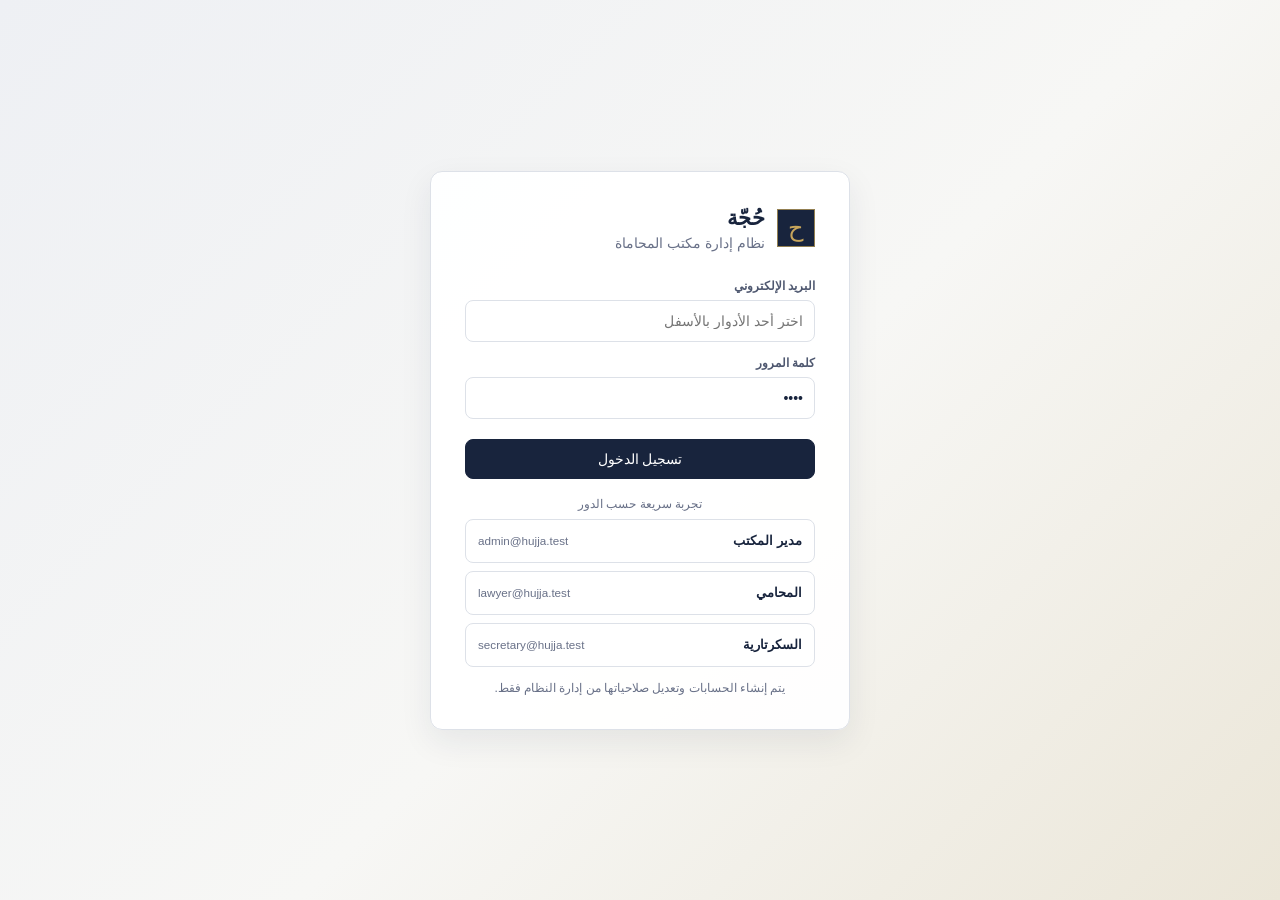
==== commit 9df6eefa: "Add quick role login shortcuts Co-authored-by: Copilot <223556219+Copilot@users.noreply.github.com>" ====
--- a/index.html
+++ b/index.html
@@ -173,6 +173,16 @@
     .login-card .field { margin-top: 14px; }
     .login-card .btn { width: 100%; margin-top: 20px; }
     .login-hint { margin-top: 14px; color: var(--muted); font-size: 12px; text-align: center; }
+    .role-shortcuts { margin-top: 18px; display: grid; gap: 8px; }
+    .role-shortcuts-title { color: var(--muted); font-size: 12px; text-align: center; }
+    .role-shortcut {
+      width: 100%; min-height: 44px; border: 1px solid var(--line); border-radius: 8px;
+      background: #fff; color: var(--ink); display: flex; align-items: center;
+      justify-content: space-between; gap: 10px; padding: 8px 12px; text-align: right;
+    }
+    .role-shortcut:hover { border-color: #aab3c2; background: #fafbfc; }
+    .role-shortcut strong { font-size: 13px; }
+    .role-shortcut small { direction: ltr; color: var(--muted); }
     .toast {
       position: fixed; left: 24px; bottom: 24px; z-index: 50;
       background: var(--ink); color: #fff; border-right: 4px solid var(--gold);
@@ -331,10 +341,16 @@
               <div><h1>حُجّة</h1><p>نظام إدارة مكتب المحاماة</p></div>
             </div>
             <form id="login-form">
-              <div class="field"><label for="email">البريد الإلكتروني</label><input id="email" value="lawyer@hujja.test" autocomplete="username"></div>
+              <div class="field"><label for="email">البريد الإلكتروني</label><input id="email" value="" placeholder="اختر أحد الأدوار بالأسفل" autocomplete="username"></div>
               <div class="field"><label for="password">كلمة المرور</label><input id="password" type="password" value="1234" autocomplete="current-password"></div>
               <button class="btn primary" type="submit">تسجيل الدخول</button>
             </form>
+            <div class="role-shortcuts">
+              <div class="role-shortcuts-title">تجربة سريعة حسب الدور</div>
+              <button type="button" class="role-shortcut" onclick="selectRole('admin@hujja.test')"><strong>مدير المكتب</strong><small>admin@hujja.test</small></button>
+              <button type="button" class="role-shortcut" onclick="selectRole('lawyer@hujja.test')"><strong>المحامي</strong><small>lawyer@hujja.test</small></button>
+              <button type="button" class="role-shortcut" onclick="selectRole('secretary@hujja.test')"><strong>السكرتارية</strong><small>secretary@hujja.test</small></button>
+            </div>
             <div class="login-hint">يتم إنشاء الحسابات وتعديل صلاحياتها من إدارة النظام فقط.</div>
           </section>
         </main>`;
@@ -350,6 +366,14 @@
       });
     }
     function cancelOtp(){ state.pendingUser=null; state.otp=""; render(); }
+    function selectRole(email){
+      const input=$("#email");
+      if(input) {
+        input.value=email;
+        input.focus();
+        toast("تم اختيار الدور — اضغط تسجيل الدخول");
+      }
+    }
 
     const icons = {
       dashboard:`<svg viewBox="0 0 24 24" fill="none" stroke="currentColor"><rect x="3" y="3" width="7" height="7" rx="1"/><rect x="14" y="3" width="7" height="7" rx="1"/><rect x="3" y="14" width="7" height="7" rx="1"/><rect x="14" y="14" width="7" height="7" rx="1"/></svg>`,
